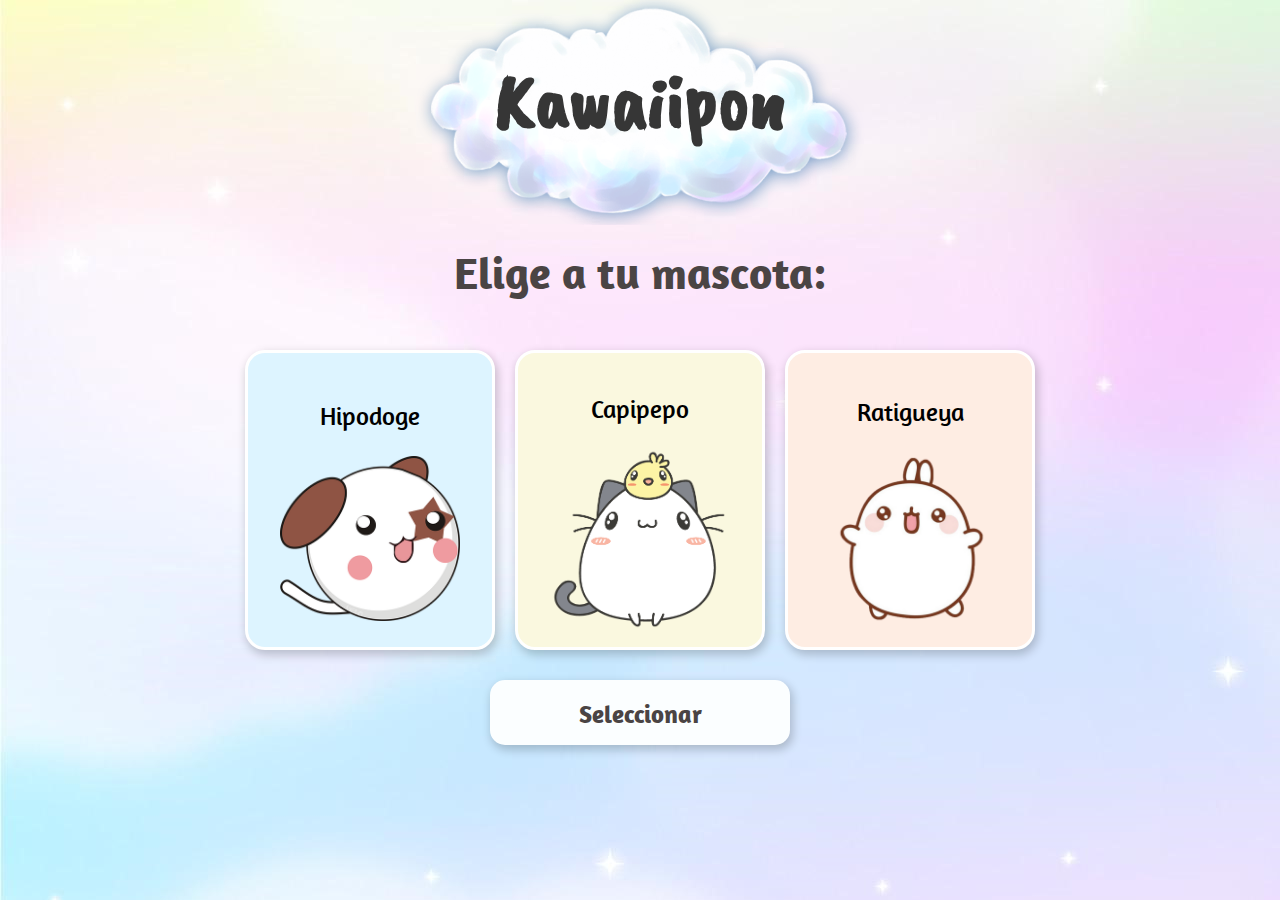
==== mokepon/mokepon.html @ 1a96fc7f "se agrega estilos en home" ====
<!DOCTYPE html>
<html lang="en">
  <head>
    <meta charset="UTF-8" />
    <meta http-equiv="X-UA-Compatible" content="IE=edge" />
    <meta name="viewport" content="width=device-width, initial-scale=1.0" />
    <link rel="preconnect" href="https://fonts.googleapis.com" />
    <link rel="preconnect" href="https://fonts.gstatic.com" crossorigin />
    <link
      href="https://fonts.googleapis.com/css2?family=Amaranth&family=Caveat+Brush&display=swap"
      rel="stylesheet"
    />
    <title>Kawaiipon</title>
    <!--el punto representa que el archivo nuevo o el que buscamos esta en la misma carpeta  que este archivo-->
    <script src="./js/mokepon.js"></script>
    <link rel="stylesheet" href="./style.css" />
  </head>
  <body>
    <section id="seleccionar-mascota">
      <h1 class="titulo">Kawaiipon</h1>
      <h2 class="subtitulo">Elige a tu mascota:</h2>
      <div class="contenedor_mascota--jugador">
        <!--en este input  debemos ponerle un atributo name para encapsularlo en un grupo "mascota"-->
        <label class="tarjeta-de-mokepon imagen-1" for="hipodoge">
          <p class="titulo-tarjeta">Hipodoge</p>
          <div class="contenedor_imagen">
            <img
              src="./assets/imagen/imagen-2.png"
              alt="hipodogue"
              width="180px"
            />
          </div>
        </label>
        <input type="radio" name="mascota" id="hipodoge" />

        <label class="tarjeta-de-mokepon imagen-2" for="capipepo">
          <p class="titulo-tarjeta">Capipepo</p>
          <div class="contenedor_imagen">
            <img
              src="./assets/imagen/imagen-3.com.png"
              alt="capipepo"
              width="180px"
            />
          </div>
        </label>
        <input type="radio" name="mascota" id="capipepo" />

        <label class="tarjeta-de-mokepon imagen-3" for="ratigueya">
          <p class="titulo-tarjeta">Ratigueya</p>
          <div class="contenedor_imagen">
            <img
              src="./assets/imagen/imagen-1.png"
              alt="ratigueya"
              width="250px"
            />
          </div>
        </label>
        <input type="radio" name="mascota" id="ratigueya" />
      </div>
      <div class="contenedor__btn">
        <button class="boton_mascota--seleccionar" id="boton-mascota">
          Seleccionar
        </button>
      </div>
    </section>

    <section id="seleccionar-ataque">
      <h1 class="titulo">Kawaiipon</h1>
      <h2>Elige tu ataque:</h2>

      <p>
        Tu mascota <span id="mascota-jugador"></span> tiene
        <span id="vidas-jugador">3</span> vidas
      </p>
      <p>
        La mascota <span id="mascota-enemigo"></span> del enemigo tiene
        <span id="vidas-enemigo">3</span> vidas
      </p>
      <p>
        <button id="boton-fuego">Fuego 🔥</button>
        <button id="boton-agua">Agua 💧</button>
        <button id="boton-tierra">Tierra 🌱</button>
      </p>
    </section>

    <section id="mensajes"></section>
    <section id="reiniciar">
      <button id="boton-reiniciar">Reiniciar</button>
    </section>
    <!--el codigo basico se llma el andamio o el scaffolding-->
    <footer class="footer">
      <ul>
        <li><a href="/"></a></li>
        <li><a href="/"></a></li>
        <li><a href="/"></a></li>
      </ul>
    </footer>
  </body>
</html>
---- mokepon/style.css ----
* {
  box-sizing: border-box;
  margin: 0;
  padding: 0;
}
body {
  background-image: url("./assets/imagen/fondo-kwai.jpg");
}

.titulo,
.subtitulo {
  padding: 20px;
  text-align: center;
}

.titulo {
  font-family: "Caveat Brush", cursive;
  font-size: 80px;
  color: rgb(54, 54, 54);
  background-image: url(./assets/imagen/nube.png);
  background-size: 450px;
  background-repeat: no-repeat;
  background-position: center;
  height: 25vh;
  padding: 50px;
}

.subtitulo {
  font-size: 45px;
  font-family: "Amaranth", sans-serif;
  color: #4a4444;
}

.contenedor_mascota--jugador {
  align-items: center;
  display: flex;
  height: 40vh;
  justify-content: center;
}

.tarjeta-de-mokepon {
  align-items: center;
  border-radius: 20px;
  box-shadow: 2px 4px 10px 1px rgb(0 0 0 / 20%);
  border: white solid 3px;
  box-sizing: border-box;
  display: flex;
  flex-direction: column;
  height: 300px;
  justify-content: center;
  margin: 10px;
  padding: 10px;
  width: 250px;
}
.imagen-1 {
  background-color: #ddf4ff;
}

.imagen-2 {
  background-color: #faf8df;
}
.imagen-3 {
  background-color: #feede3;
}

.titulo-tarjeta {
  font-family: "Amaranth", sans-serif;
  font-size: 25px;
  margin: 10px;
  padding: 15px;
}
input {
  display: none;
}

.contenedor__btn {
  text-align: center;
}
.boton_mascota--seleccionar {
  font-size: 25px;
  font-family: "Amaranth", sans-serif;
  color: #4a4444;
  font-weight: 600;
  border-radius: 15px;
  height: 65px;
  padding: 18px;
  width: 300px;
  background-color: #fbfeff;
  border: none;
  box-shadow: 2px 4px 10px 1px rgb(0 0 0 / 20%);
}

.footer {
}
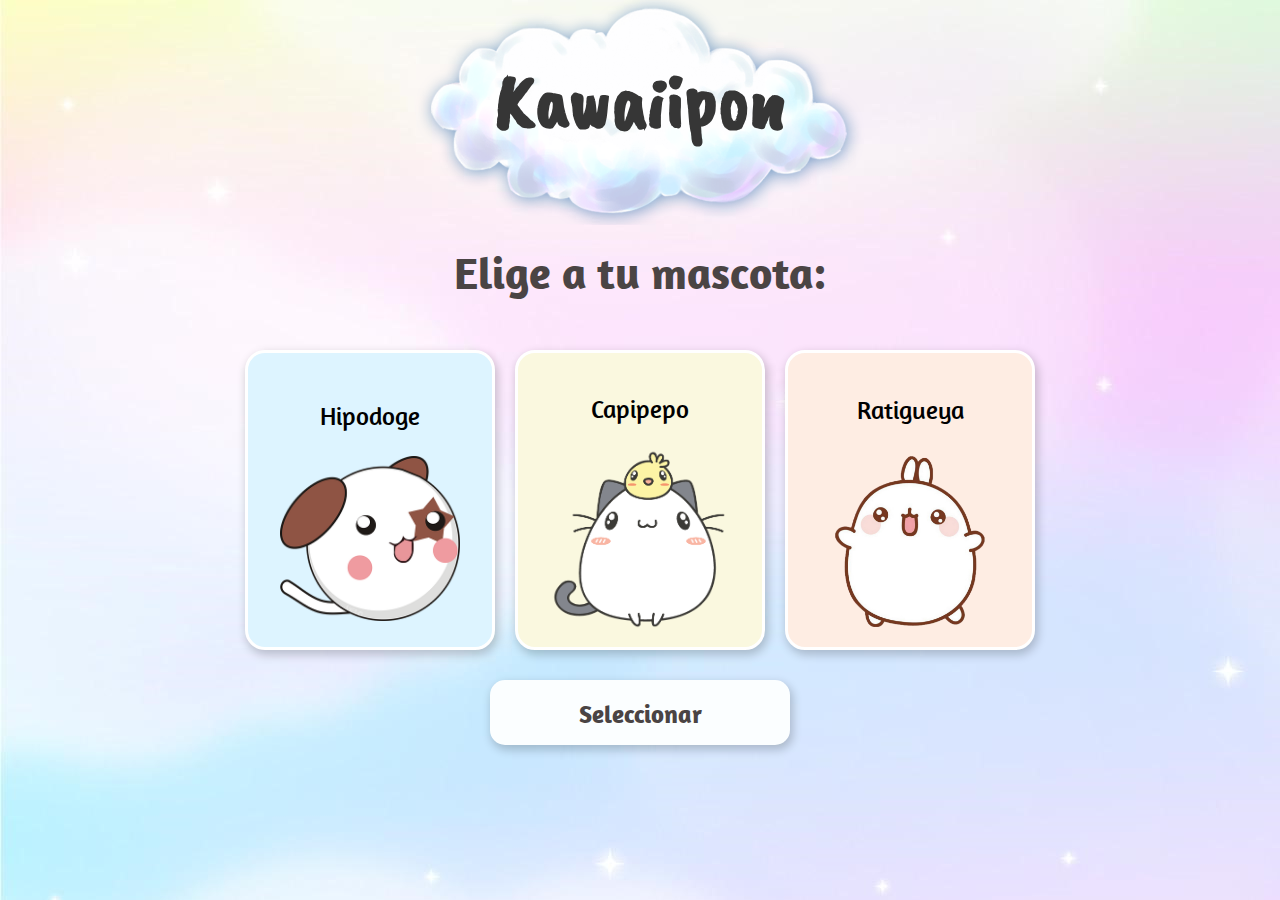
==== commit 99d6f881: "ase añadio estilos a las cards y se cambio el nombre de los ataques" ====
--- a/mokepon/mokepon.html
+++ b/mokepon/mokepon.html
@@ -51,7 +51,7 @@
             <img
               src="./assets/imagen/imagen-1.png"
               alt="ratigueya"
-              width="250px"
+              width="180px"
             />
           </div>
         </label>
@@ -63,29 +63,70 @@
         </button>
       </div>
     </section>
-
+    <!--parte dos-->
     <section id="seleccionar-ataque">
       <h1 class="titulo">Kawaiipon</h1>
-      <h2>Elige tu ataque:</h2>
+      <h2 class="subtitulo">Elige tu ataque:</h2>
+      <div>
+        <button class="btn__ataque" id="boton-fuego">
+          <div class="items-ataque">
+            <p>Rayos de sol</p>
+            <img
+              src="./assets/imagen/sol.png"
+              width="100px"
+              alt="Rayos de sol"
+            />
+          </div>
+        </button>
+        <button class="btn__ataque" id="boton-agua">
+          <div class="items-ataque">
+            <p>gotas de lluvia</p>
+            <img
+              src="./assets/imagen/lluvia.png"
+              width="80px"
+              alt="imagen de gotas de lluvia"
+            />
+          </div>
+        </button>
+        <button class="btn__ataque" id="boton-tierra">
+          <div class="items-ataque">
+            <p>Tormenta de arena</p>
+            <img
+              src="./assets/imagen/arena.png"
+              width="100px"
+              alt="Tormenta de arena"
+            />
+          </div>
+        </button>
+      </div>
 
-      <p>
-        Tu mascota <span id="mascota-jugador"></span> tiene
-        <span id="vidas-jugador">3</span> vidas
-      </p>
-      <p>
-        La mascota <span id="mascota-enemigo"></span> del enemigo tiene
-        <span id="vidas-enemigo">3</span> vidas
-      </p>
-      <p>
-        <button id="boton-fuego">Fuego 🔥</button>
-        <button id="boton-agua">Agua 💧</button>
-        <button id="boton-tierra">Tierra 🌱</button>
-      </p>
-    </section>
+      <div id="mensajes">
+        <p id="resultado">Comienza el combate</p>
+        <section id="reiniciar">
+          <button id="boton-reiniciar">Reiniciar</button>
+        </section>
+      </div>
 
-    <section id="mensajes"></section>
-    <section id="reiniciar">
-      <button id="boton-reiniciar">Reiniciar</button>
+      <div class="ataques">
+        <div class="contenedor-jugador">
+          <p id="mascota-jugador" class="titulo-mascota__selecionado"></p>
+          <div
+            id="contenedor-imagen-jugador"
+            class="contenedor-imagen__seleccionado"
+          ></div>
+          <p id="vidas-jugador">💗💗💗</p>
+          <div id="ataque-del-jugador"></div>
+        </div>
+        <div class="contenedor-enemigo">
+          <p id="mascota-enemigo" class="titulo-mascota__selecionado"></p>
+          <div
+            id="contenedor-imagen-enemigo"
+            class="contenedor-imagen__seleccionado"
+          ></div>
+          <p id="vidas-enemigo">💗💗💗</p>
+          <div id="ataque-del-enemigo"></div>
+        </div>
+      </div>
     </section>
     <!--el codigo basico se llma el andamio o el scaffolding-->
     <footer class="footer">
--- a/mokepon/style.css
+++ b/mokepon/style.css
@@ -9,6 +9,7 @@
 
 .titulo,
 .subtitulo {
+  width: 100vw;
   padding: 20px;
   text-align: center;
 }
@@ -90,5 +91,114 @@
   box-shadow: 2px 4px 10px 1px rgb(0 0 0 / 20%);
 }
 
-.footer {
-}
+/*selccionar ataque*/
+#seleccionar-ataque {
+  flex-direction: column;
+  justify-content: center;
+  align-items: center;
+}
+
+.btn__ataque {
+  border-radius: 20px;
+  box-shadow: 2px 4px 10px 1px rgb(0 0 0 / 20%);
+  border: none;
+  box-sizing: border-box;
+  font-size: 25px;
+  font-family: "Amaranth", sans-serif;
+  color: #4a4444;
+  width: 250px;
+  height: 140px;
+  padding: 20px;
+  margin: 10px;
+  background-color: #f1f5ff;
+}
+
+.items-ataque {
+  display: flex;
+  align-items: center;
+  justify-content: center;
+}
+
+#mensajes {
+  font-family: "Amaranth", sans-serif;
+  font-size: 30px;
+  width: 30vw;
+  height: 150px;
+  background-color: #faecf2;
+  border: 4px solid white;
+  display: flex;
+  padding: 20px;
+  margin-top: 20px;
+  border-radius: 15px;
+  justify-content: center;
+  align-items: center;
+  flex-direction: column;
+  color: #4a4444;
+}
+
+#boton-reiniciar {
+  border: none;
+  color: #4a4444;
+  font-size: 25px;
+  font-family: "Amaranth", sans-serif;
+  margin-top: 20px;
+  padding: 10px;
+  width: 150px;
+  border-radius: 20px;
+  background-color: #f1f5ff;
+  box-shadow: 2px 4px 10px 1px rgb(0 0 0 / 20%);
+}
+.ataques {
+  margin: 2rem;
+  display: grid;
+  grid-template-columns: repeat(2, 1fr);
+  gap: 100px;
+}
+
+.contenedor-jugador {
+  grid-column: 1 / 2;
+}
+
+.contenedor-enemigo {
+  grid-column: 2/3;
+}
+
+.contenedor-jugador,
+.contenedor-enemigo {
+  width: 300px;
+  font-family: "Amaranth", sans-serif;
+  font-size: 20px;
+  display: flex;
+  flex-direction: column;
+  justify-content: center;
+  align-items: center;
+  background-color: #f1f5ff;
+  border-radius: 15px;
+  padding: 20px;
+  opacity: 0.9;
+  margin: 20px;
+  box-shadow: 2px 4px 10px 1px rgb(0 0 0 / 20%);
+}
+
+.contenedor-imagen__seleccionado {
+  width: 250px;
+  height: 250px;
+  background-image: linear-gradient(
+    -225deg,
+    rgb(204 233 255) 0%,
+    rgb(245 218 251) 100%
+  );
+  border-radius: 50%;
+  display: flex;
+  justify-content: center;
+  align-items: center;
+  margin: 20px;
+}
+
+.imagen__seleccionado {
+  width: 150px;
+}
+
+.titulo-mascota__selecionado {
+  font-size: 25px;
+}
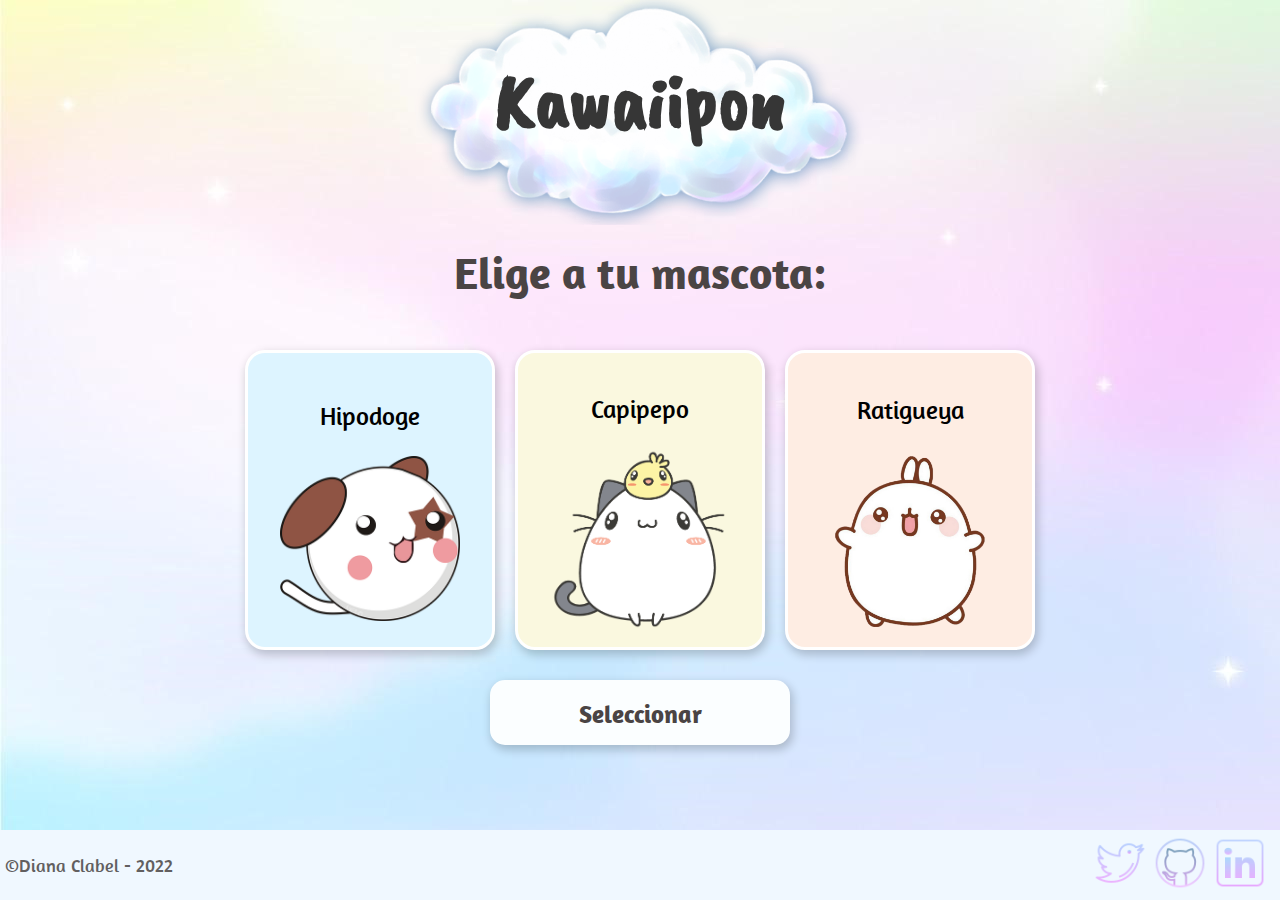
==== commit 16e30414: "se agrega diseño responsivo" ====
--- a/mokepon/mokepon.html
+++ b/mokepon/mokepon.html
@@ -24,11 +24,7 @@
         <label class="tarjeta-de-mokepon imagen-1" for="hipodoge">
           <p class="titulo-tarjeta">Hipodoge</p>
           <div class="contenedor_imagen">
-            <img
-              src="./assets/imagen/imagen-2.png"
-              alt="hipodogue"
-              width="180px"
-            />
+            <img src="./assets/imagen/imagen-2.png" alt="hipodogue" />
           </div>
         </label>
         <input type="radio" name="mascota" id="hipodoge" />
@@ -36,11 +32,7 @@
         <label class="tarjeta-de-mokepon imagen-2" for="capipepo">
           <p class="titulo-tarjeta">Capipepo</p>
           <div class="contenedor_imagen">
-            <img
-              src="./assets/imagen/imagen-3.com.png"
-              alt="capipepo"
-              width="180px"
-            />
+            <img src="./assets/imagen/imagen-3.com.png" alt="capipepo" />
           </div>
         </label>
         <input type="radio" name="mascota" id="capipepo" />
@@ -48,11 +40,7 @@
         <label class="tarjeta-de-mokepon imagen-3" for="ratigueya">
           <p class="titulo-tarjeta">Ratigueya</p>
           <div class="contenedor_imagen">
-            <img
-              src="./assets/imagen/imagen-1.png"
-              alt="ratigueya"
-              width="180px"
-            />
+            <img src="./assets/imagen/imagen-1.png" alt="ratigueya" />
           </div>
         </label>
         <input type="radio" name="mascota" id="ratigueya" />
@@ -114,7 +102,7 @@
             id="contenedor-imagen-jugador"
             class="contenedor-imagen__seleccionado"
           ></div>
-          <p id="vidas-jugador">💗💗💗</p>
+          <p id="vidas-jugador" class="vidas-jugador">💗💗💗</p>
           <div id="ataque-del-jugador"></div>
         </div>
         <div class="contenedor-enemigo">
@@ -123,17 +111,33 @@
             id="contenedor-imagen-enemigo"
             class="contenedor-imagen__seleccionado"
           ></div>
-          <p id="vidas-enemigo">💗💗💗</p>
+          <p id="vidas-enemigo" class="vidas-enemigo">💗💗💗</p>
           <div id="ataque-del-enemigo"></div>
         </div>
       </div>
     </section>
     <!--el codigo basico se llma el andamio o el scaffolding-->
-    <footer class="footer">
-      <ul>
-        <li><a href="/"></a></li>
-        <li><a href="/"></a></li>
-        <li><a href="/"></a></li>
+    <footer class="footer" id="footer">
+      <p>©Diana Clabel - 2022</p>
+      <ul class="redes-sociales">
+        <li>
+          <a href="/"
+            ><img class="image" src="./assets/imagen/twiter.png" alt="twiter"
+          /></a>
+        </li>
+        <li>
+          <a href="https://github.com/dianaclabel"
+            ><img class="image" src="./assets/imagen/github.png" alt="git hub"
+          /></a>
+        </li>
+        <li>
+          <a href="https://www.linkedin.com/in/diana-clabel-huaman-3752a917a/"
+            ><img
+              class="image"
+              src="./assets/imagen/linkedin.png"
+              alt="linkedin"
+          /></a>
+        </li>
       </ul>
     </footer>
   </body>
--- a/mokepon/style.css
+++ b/mokepon/style.css
@@ -5,6 +5,7 @@
 }
 body {
   background-image: url("./assets/imagen/fondo-kwai.jpg");
+  width: 100vw;
 }
 
 .titulo,
@@ -53,6 +54,10 @@
   padding: 10px;
   width: 250px;
 }
+
+.contenedor_imagen img {
+  width: 180px;
+}
 .imagen-1 {
   background-color: #ddf4ff;
 }
@@ -122,7 +127,7 @@
 #mensajes {
   font-family: "Amaranth", sans-serif;
   font-size: 30px;
-  width: 30vw;
+  width: 500px;
   height: 150px;
   background-color: #faecf2;
   border: 4px solid white;
@@ -183,16 +188,13 @@
 .contenedor-imagen__seleccionado {
   width: 250px;
   height: 250px;
-  background-image: linear-gradient(
-    -225deg,
-    rgb(204 233 255) 0%,
-    rgb(245 218 251) 100%
-  );
+  background-color: #faecf2;
   border-radius: 50%;
   display: flex;
   justify-content: center;
   align-items: center;
   margin: 20px;
+  box-shadow: 2px 4px 10px 1px rgb(0 0 0 / 20%);
 }
 
 .imagen__seleccionado {
@@ -202,3 +204,73 @@
 .titulo-mascota__selecionado {
   font-size: 25px;
 }
+
+.vidas-jugador,
+.vidas-enemigo {
+  width: 100%;
+  margin: 10px;
+  text-align: center;
+}
+
+.footer {
+  background-color: aliceblue;
+  display: flex;
+  justify-content: space-between;
+  width: 100%;
+  height: 70px;
+  position: fixed;
+  bottom: 0;
+  padding: 5px;
+  align-items: center;
+  font-size: 18px;
+  font-family: "Amaranth", sans-serif;
+  color: rgb(98, 95, 95);
+}
+
+.footer .redes-sociales {
+  display: flex;
+  list-style: none;
+  padding: 5px;
+  margin-left: 10px;
+}
+
+.footer .image {
+  width: 60px;
+}
+
+@media screen and (max-width: 390px) {
+  .titulo {
+    font-size: 60px;
+    background-size: 320px;
+    padding-top: 55px;
+  }
+
+  .subtitulo {
+    font-size: 36px;
+    padding: 10px;
+  }
+
+  .contenedor_mascota--jugador {
+    flex-direction: column;
+    height: auto;
+  }
+
+  .tarjeta-de-mokepon {
+    height: 250px;
+    width: 220px;
+  }
+
+  .contenedor_imagen img {
+    width: 130px;
+  }
+
+  .boton_mascota--seleccionar {
+    width: 230px;
+    border-radius: 10px;
+    margin: 20px;
+    font-size: 23px;
+  }
+  .footer {
+    display: none;
+  }
+}
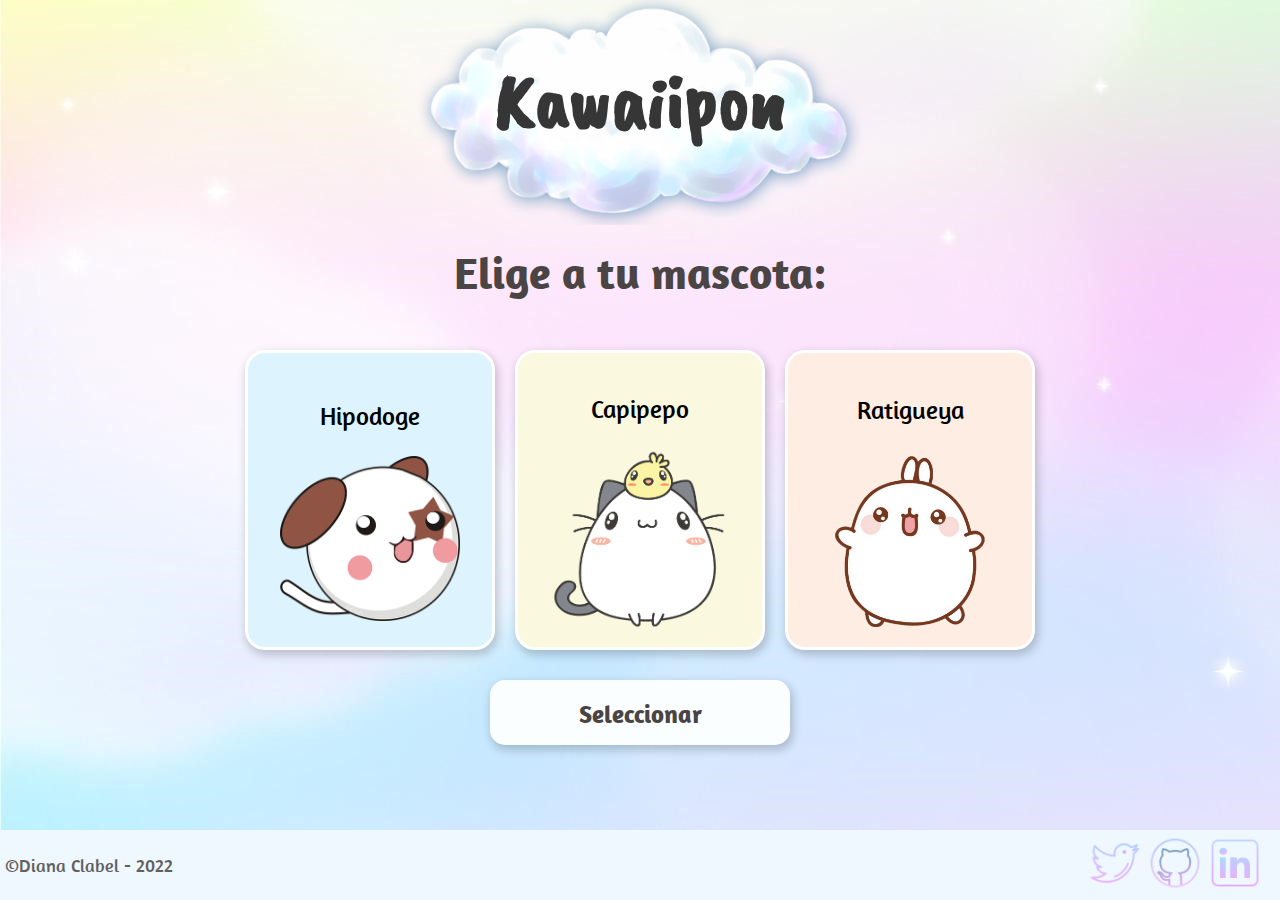
==== commit 73b6e0d2: "se agrega  estilos y diseño responsivo" ====
--- a/mokepon/mokepon.html
+++ b/mokepon/mokepon.html
@@ -11,8 +11,6 @@
       rel="stylesheet"
     />
     <title>Kawaiipon</title>
-    <!--el punto representa que el archivo nuevo o el que buscamos esta en la misma carpeta  que este archivo-->
-    <script src="./js/mokepon.js"></script>
     <link rel="stylesheet" href="./style.css" />
   </head>
   <body>
@@ -21,22 +19,23 @@
       <h2 class="subtitulo">Elige a tu mascota:</h2>
       <div class="contenedor_mascota--jugador">
         <!--en este input  debemos ponerle un atributo name para encapsularlo en un grupo "mascota"-->
+        <input type="radio" name="mascota" id="hipodoge" />
         <label class="tarjeta-de-mokepon imagen-1" for="hipodoge">
           <p class="titulo-tarjeta">Hipodoge</p>
           <div class="contenedor_imagen">
             <img src="./assets/imagen/imagen-2.png" alt="hipodogue" />
           </div>
         </label>
-        <input type="radio" name="mascota" id="hipodoge" />
 
+        <input type="radio" name="mascota" id="capipepo" />
         <label class="tarjeta-de-mokepon imagen-2" for="capipepo">
           <p class="titulo-tarjeta">Capipepo</p>
           <div class="contenedor_imagen">
             <img src="./assets/imagen/imagen-3.com.png" alt="capipepo" />
           </div>
         </label>
-        <input type="radio" name="mascota" id="capipepo" />
 
+        <input type="radio" name="mascota" id="ratigueya" />
         <label class="tarjeta-de-mokepon imagen-3" for="ratigueya">
           <p class="titulo-tarjeta">Ratigueya</p>
           <div class="contenedor_imagen">
@@ -140,5 +139,7 @@
         </li>
       </ul>
     </footer>
+    <!--el punto representa que el archivo nuevo o el que buscamos esta en la misma carpeta  que este archivo-->
+    <script src="./js/mokepon.js"></script>
   </body>
 </html>
--- a/mokepon/style.css
+++ b/mokepon/style.css
@@ -55,6 +55,10 @@
   width: 250px;
 }
 
+.tarjeta-de-mokepon:hover {
+  opacity: 0.7;
+}
+
 .contenedor_imagen img {
   width: 180px;
 }
@@ -94,6 +98,7 @@
   background-color: #fbfeff;
   border: none;
   box-shadow: 2px 4px 10px 1px rgb(0 0 0 / 20%);
+  cursor: pointer;
 }
 
 /*selccionar ataque*/
@@ -116,8 +121,11 @@
   padding: 20px;
   margin: 10px;
   background-color: #f1f5ff;
-}
-
+  cursor: pointer;
+}
+.btn__ataque:hover {
+  opacity: 0.7;
+}
 .items-ataque {
   display: flex;
   align-items: center;
@@ -230,7 +238,7 @@
 .footer .redes-sociales {
   display: flex;
   list-style: none;
-  padding: 5px;
+  padding: 10px;
   margin-left: 10px;
 }
 
@@ -270,6 +278,47 @@
     margin: 20px;
     font-size: 23px;
   }
+  .btn__ataque {
+    display: block;
+    width: 280px;
+    padding: 8px;
+    margin: 18px;
+  }
+
+  #mensajes {
+    width: 320px;
+    font-size: 23px;
+    height: 130px;
+  }
+
+  #boton-reiniciar {
+    font-size: 20px;
+  }
+
+  .ataques {
+    margin-top: 10px;
+    gap: 0;
+  }
+
+  .contenedor-jugador,
+  .contenedor-enemigo {
+    width: 155px;
+    margin: 10px;
+    padding: 13px;
+    font-size: 14px;
+  }
+  .titulo-mascota__selecionado {
+    font-size: 22px;
+  }
+
+  .contenedor-imagen__seleccionado {
+    width: 130px;
+    height: 130px;
+  }
+
+  .imagen__seleccionado {
+    width: 80px;
+  }
   .footer {
     display: none;
   }
